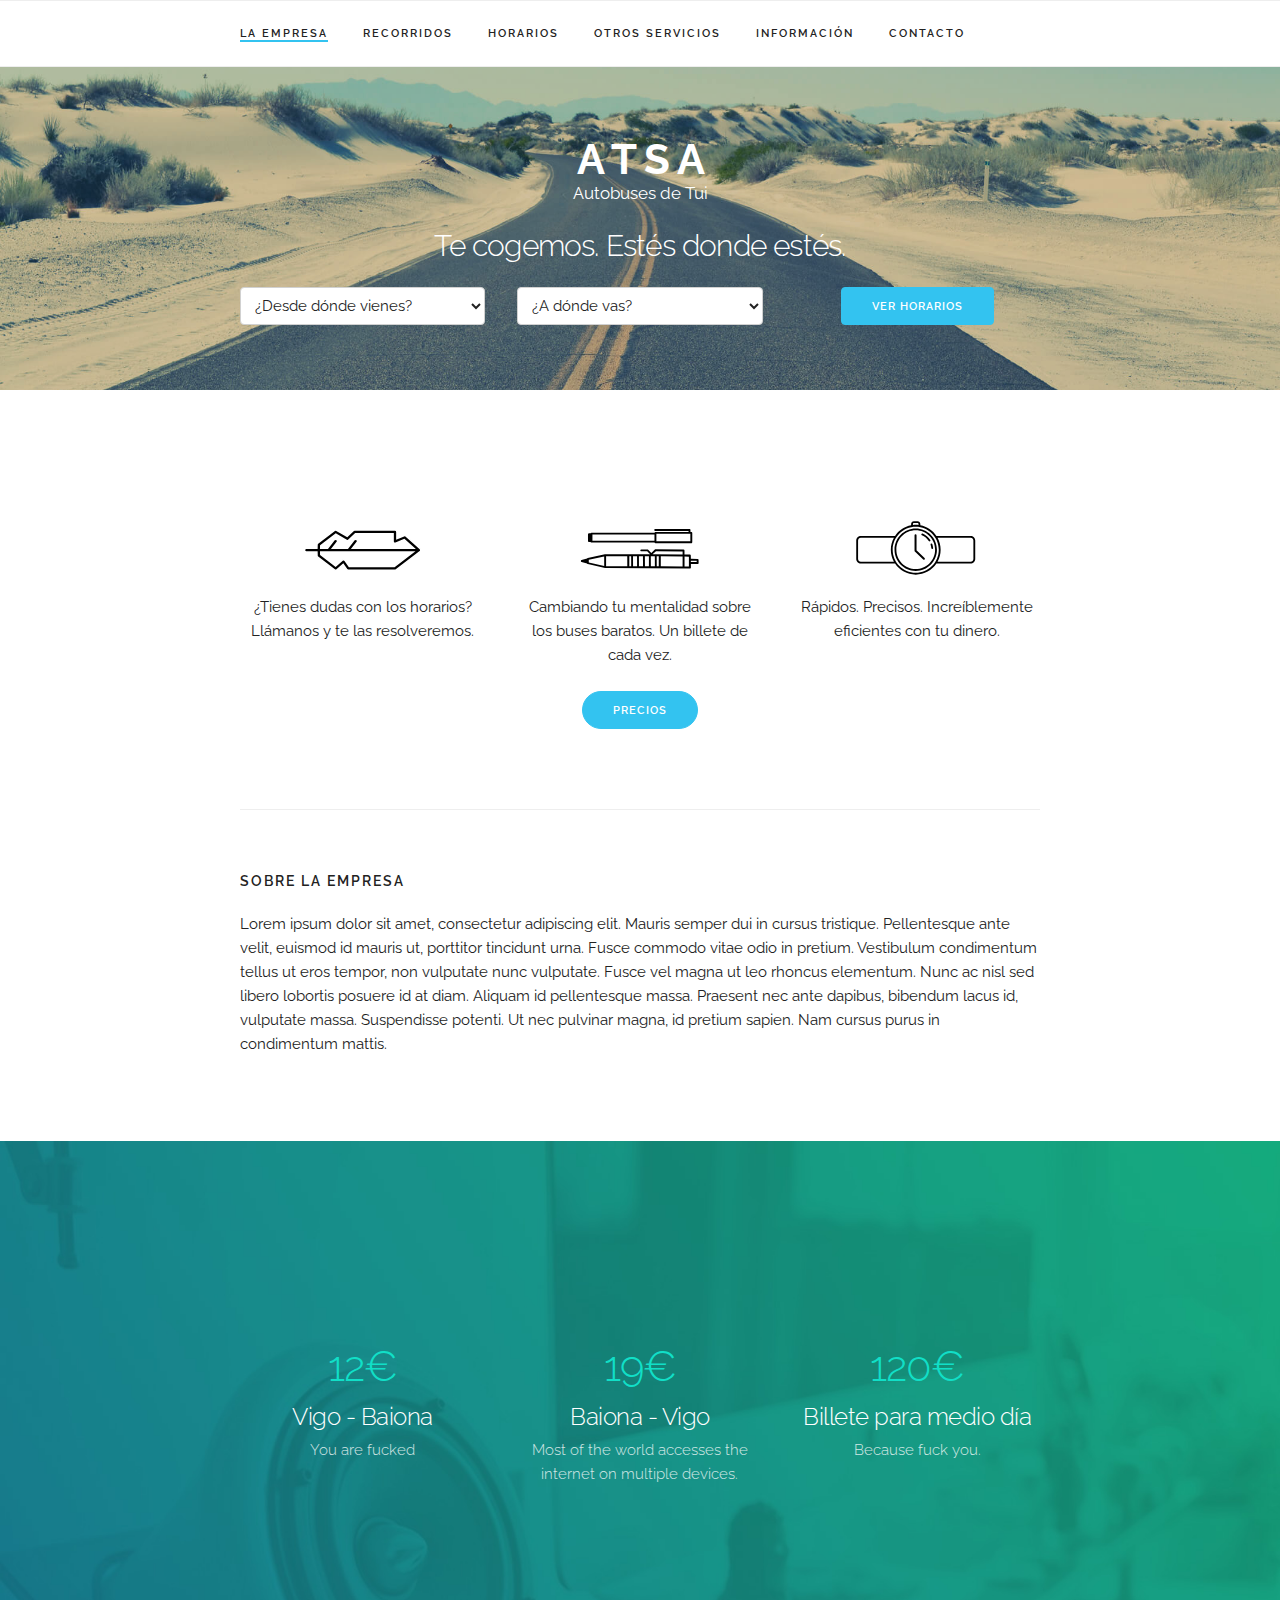
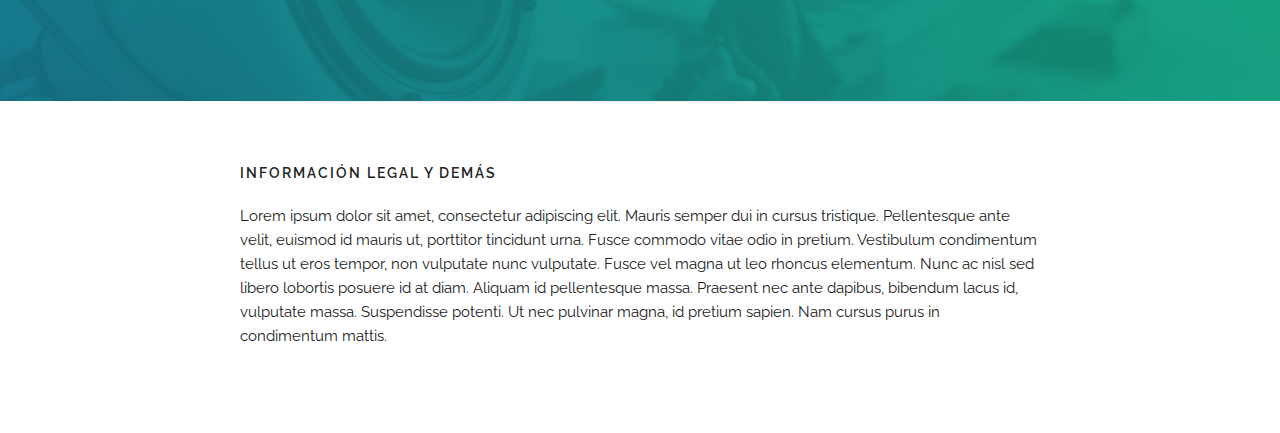
==== index.html @ d07e315d "Structure and general set up of the homepage" ====
<!DOCTYPE html>
<html lang="en">
<head>

  <!-- Basic Page Needs
  –––––––––––––––––––––––––––––––––––––––––––––––––– -->
  <meta charset="utf-8">
  <title>ATSA | Empresa y horarios</title>
  <meta name="description" content="">
  <meta name="author" content="">

  <!-- Mobile Specific Metas
  –––––––––––––––––––––––––––––––––––––––––––––––––– -->
  <meta name="viewport" content="width=device-width, initial-scale=1">

  <!-- FONT
  –––––––––––––––––––––––––––––––––––––––––––––––––– -->
  <link href='//fonts.googleapis.com/css?family=Raleway:400,300,600' rel='stylesheet' type='text/css'>

  <!-- CSS
  –––––––––––––––––––––––––––––––––––––––––––––––––– -->
  <link rel="stylesheet" href="dist/css/normalize.css">
  <link rel="stylesheet" href="dist/css/skeleton.css">
  <link rel="stylesheet" href="css/custom.css">
  <link rel="stylesheet" href="css/custom_.css">

  <!-- Scripts
  –––––––––––––––––––––––––––––––––––––––––––––––––– -->
  <script src="//ajax.googleapis.com/ajax/libs/jquery/2.1.1/jquery.min.js"></script>
  <script src="https://google-code-prettify.googlecode.com/svn/loader/run_prettify.js"></script>
  <link rel="stylesheet" href="css/github-prettify-theme.css">
  <script src="js/site.js"></script>

  <!-- Favicon
  –––––––––––––––––––––––––––––––––––––––––––––––––– -->
  <link rel="icon" type="image/png" href="dist/images/favicon.png">

</head>
<body class="code-snippets-visible">

  <!-- Primary Page Layout
  –––––––––––––––––––––––––––––––––––––––––––––––––– -->
    <div class="navbar-spacer"></div>
    <nav class="navbar">
      <div class="container">
        <ul class="navbar-list">
          <li class="navbar-item"><a class="navbar-link" href="index.html" style='border-bottom:2px solid #33C3F0;'>La empresa</a></li>
          <li class="navbar-item"><a class="navbar-link" href="recorridos.html">Recorridos</a></li>
          <li class="navbar-item"><a class="navbar-link" href="horarios.html">Horarios</a></li>
          <li class="navbar-item"><a class="navbar-link" href="otrosservicios.html">Otros Servicios</a></li>
          <li class="navbar-item"><a class="navbar-link" href="informacion.html">Información</a></li>
          <li class="navbar-item"><a class="navbar-link" href="contacto.html">Contacto</a></li>
        </ul>
      </div>
    </nav>
    <section class="header atsaimg" style='position:relative;'>
      <div style='position:absolute;background-color:rgba(21, 135, 180, 0.2);width:100%;height:100%;top:0;'></div>
      <div class='container'>
      <h2 class="title" style='color:white;font-weight:bold;line-height:60%;'>A T S A<br>
      <span class="heading-font-size" style='font-weight:lighter;color:white;font-size:0.4em;'>Autobuses de Tui</span></h2>
      <h4 style='color:white;'>Te cogemos. Estés donde estés.</h4>
      <div class="docs-example docs-example-forms">
        <form>
          <div class="row">
            <div class="four columns">
              <select class="u-full-width" id="exampleRecipientInput">
                <option value="Option 1">¿Desde dónde vienes?</option>
                <option value="Option 2">Vigo</option>
                <option value="Option 3">Baiona</option>
              </select>
            </div>
            
            <div class="four columns">
              <select class="u-full-width" id="exampleRecipientInput">
                <option value="Option 1">¿A dónde vas?</option>
                <option value="Option 2">Vigo</option>
                <option value="Option 3">Baiona</option>
              </select>
            </div>
            <div class="four columns">
              <input class="button-primary" type="submit" value="Ver horarios">
            </div>
          </div>
        </form>
      </div>
      </div>
    </section>

    <!-- Why use Skeleton -->
    <div class='container'>
    <div class='header' style='padding:0;'>
    <div class="value-props row">
        <div class="four columns value-prop">
          <img class="value-img" src="images/feather.svg">
          ¿Tienes dudas con los horarios? Llámanos y te las resolveremos.
        </div>
        <div class="four columns value-prop">
          <img class="value-img" src="images/pens.svg">
          Cambiando tu mentalidad sobre los buses baratos. Un billete de cada vez.<br><br>
          <a class="button button-primary" href="https://github.com/dhg/Skeleton/releases/download/2.0.4/Skeleton-2.0.4.zip">Precios</a>
        </div>
        <div class="four columns value-prop">
          <img class="value-img" src="images/watch.svg">
          Rápidos. Precisos. Increíblemente eficientes con tu dinero.
        </div>
      </div>
      </div>
    <div class="docs-section" id="intro">
      <h6 class="docs-header">Sobre la empresa</h6>
      <p>Lorem ipsum dolor sit amet, consectetur adipiscing elit. Mauris semper dui in cursus tristique. Pellentesque ante velit, euismod id mauris ut, porttitor tincidunt urna. Fusce commodo vitae odio in pretium. Vestibulum condimentum tellus ut eros tempor, non vulputate nunc vulputate. Fusce vel magna ut leo rhoncus elementum. Nunc ac nisl sed libero lobortis posuere id at diam. Aliquam id pellentesque massa. Praesent nec ante dapibus, bibendum lacus id, vulputate massa. Suspendisse potenti. Ut nec pulvinar magna, id pretium sapien. Nam cursus purus in condimentum mattis.</p>
    </div>
</div>
<div class="section values">
    <div class="container">
      <div class="row">
        <div class="one-third column value">
          <h2 class="value-multiplier">12€</h2>
          <h5 class="value-heading">Vigo - Baiona</h5>
          <p class="value-description">You are fucked</p>
        </div>
        <div class="one-third column value">
          <h2 class="value-multiplier">19€</h2>
          <h5 class="value-heading">Baiona - Vigo</h5>
          <p class="value-description">Most of the world accesses the internet on multiple devices.</p>
        </div>
        <div class="one-third column value">
          <h2 class="value-multiplier">120€</h2>
          <h5 class="value-heading">Billete para medio día</h5>
          <p class="value-description">Because fuck you.</p>
        </div>
      </div>
    </div>
  </div>
  <div class='container'>
    <div class="docs-section" id="intro">
        <h6 class="docs-header">Información legal y demás</h6>
        <p>Lorem ipsum dolor sit amet, consectetur adipiscing elit. Mauris semper dui in cursus tristique. Pellentesque ante velit, euismod id mauris ut, porttitor tincidunt urna. Fusce commodo vitae odio in pretium. Vestibulum condimentum tellus ut eros tempor, non vulputate nunc vulputate. Fusce vel magna ut leo rhoncus elementum. Nunc ac nisl sed libero lobortis posuere id at diam. Aliquam id pellentesque massa. Praesent nec ante dapibus, bibendum lacus id, vulputate massa. Suspendisse potenti. Ut nec pulvinar magna, id pretium sapien. Nam cursus purus in condimentum mattis.</p>
      </div>
    </div>
  </div>

<!-- End Document
  –––––––––––––––––––––––––––––––––––––––––––––––––– -->
</body>
</html>
---- dist/css/skeleton.css ----
/*
* Skeleton V2.0.4
* Copyright 2014, Dave Gamache
* www.getskeleton.com
* Free to use under the MIT license.
* http://www.opensource.org/licenses/mit-license.php
* 12/29/2014
*/


/* Table of contents
––––––––––––––––––––––––––––––––––––––––––––––––––
- Grid
- Base Styles
- Typography
- Links
- Buttons
- Forms
- Lists
- Code
- Tables
- Spacing
- Utilities
- Clearing
- Media Queries
*/


/* Grid
–––––––––––––––––––––––––––––––––––––––––––––––––– */
.container {
  position: relative;
  width: 100%;
  max-width: 960px;
  margin: 0 auto;
  padding: 0 20px;
  box-sizing: border-box; }
.column,
.columns {
  width: 100%;
  float: left;
  box-sizing: border-box; }

/* For devices larger than 400px */
@media (min-width: 400px) {
  .container {
    width: 85%;
    padding: 0; }
}

/* For devices larger than 550px */
@media (min-width: 550px) {
  .container {
    width: 80%; }
  .column,
  .columns {
    margin-left: 4%; }
  .column:first-child,
  .columns:first-child {
    margin-left: 0; }

  .one.column,
  .one.columns                    { width: 4.66666666667%; }
  .two.columns                    { width: 13.3333333333%; }
  .three.columns                  { width: 22%;            }
  .four.columns                   { width: 30.6666666667%; }
  .five.columns                   { width: 39.3333333333%; }
  .six.columns                    { width: 48%;            }
  .seven.columns                  { width: 56.6666666667%; }
  .eight.columns                  { width: 65.3333333333%; }
  .nine.columns                   { width: 74.0%;          }
  .ten.columns                    { width: 82.6666666667%; }
  .eleven.columns                 { width: 91.3333333333%; }
  .twelve.columns                 { width: 100%; margin-left: 0; }

  .one-third.column               { width: 30.6666666667%; }
  .two-thirds.column              { width: 65.3333333333%; }

  .one-half.column                { width: 48%; }

  /* Offsets */
  .offset-by-one.column,
  .offset-by-one.columns          { margin-left: 8.66666666667%; }
  .offset-by-two.column,
  .offset-by-two.columns          { margin-left: 17.3333333333%; }
  .offset-by-three.column,
  .offset-by-three.columns        { margin-left: 26%;            }
  .offset-by-four.column,
  .offset-by-four.columns         { margin-left: 34.6666666667%; }
  .offset-by-five.column,
  .offset-by-five.columns         { margin-left: 43.3333333333%; }
  .offset-by-six.column,
  .offset-by-six.columns          { margin-left: 52%;            }
  .offset-by-seven.column,
  .offset-by-seven.columns        { margin-left: 60.6666666667%; }
  .offset-by-eight.column,
  .offset-by-eight.columns        { margin-left: 69.3333333333%; }
  .offset-by-nine.column,
  .offset-by-nine.columns         { margin-left: 78.0%;          }
  .offset-by-ten.column,
  .offset-by-ten.columns          { margin-left: 86.6666666667%; }
  .offset-by-eleven.column,
  .offset-by-eleven.columns       { margin-left: 95.3333333333%; }

  .offset-by-one-third.column,
  .offset-by-one-third.columns    { margin-left: 34.6666666667%; }
  .offset-by-two-thirds.column,
  .offset-by-two-thirds.columns   { margin-left: 69.3333333333%; }

  .offset-by-one-half.column,
  .offset-by-one-half.columns     { margin-left: 52%; }

}


/* Base Styles
–––––––––––––––––––––––––––––––––––––––––––––––––– */
/* NOTE
html is set to 62.5% so that all the REM measurements throughout Skeleton
are based on 10px sizing. So basically 1.5rem = 15px :) */
html {
  font-size: 62.5%; }
body {
  font-size: 1.5em; /* currently ems cause chrome bug misinterpreting rems on body element */
  line-height: 1.6;
  font-weight: 400;
  font-family: "Raleway", "HelveticaNeue", "Helvetica Neue", Helvetica, Arial, sans-serif;
  color: #222; }


/* Typography
–––––––––––––––––––––––––––––––––––––––––––––––––– */
h1, h2, h3, h4, h5, h6 {
  margin-top: 0;
  margin-bottom: 2rem;
  font-weight: 300; }
h1 { font-size: 4.0rem; line-height: 1.2;  letter-spacing: -.1rem;}
h2 { font-size: 3.6rem; line-height: 1.25; letter-spacing: -.1rem; }
h3 { font-size: 3.0rem; line-height: 1.3;  letter-spacing: -.1rem; }
h4 { font-size: 2.4rem; line-height: 1.35; letter-spacing: -.08rem; }
h5 { font-size: 1.8rem; line-height: 1.5;  letter-spacing: -.05rem; }
h6 { font-size: 1.5rem; line-height: 1.6;  letter-spacing: 0; }

/* Larger than phablet */
@media (min-width: 550px) {
  h1 { font-size: 5.0rem; }
  h2 { font-size: 4.2rem; }
  h3 { font-size: 3.6rem; }
  h4 { font-size: 3.0rem; }
  h5 { font-size: 2.4rem; }
  h6 { font-size: 1.5rem; }
}

p {
  margin-top: 0; }


/* Links
–––––––––––––––––––––––––––––––––––––––––––––––––– */
a {
  color: #1EAEDB; }
a:hover {
  color: #0FA0CE; }


/* Buttons
–––––––––––––––––––––––––––––––––––––––––––––––––– */
.button,
button,
input[type="submit"],
input[type="reset"],
input[type="button"] {
  display: inline-block;
  height: 38px;
  padding: 0 30px;
  color: #555;
  text-align: center;
  font-size: 11px;
  font-weight: 600;
  line-height: 38px;
  letter-spacing: .1rem;
  text-transform: uppercase;
  text-decoration: none;
  white-space: nowrap;
  background-color: transparent;
  border-radius: 4px;
  border: 1px solid #bbb;
  cursor: pointer;
  box-sizing: border-box; }
.button:hover,
button:hover,
input[type="submit"]:hover,
input[type="reset"]:hover,
input[type="button"]:hover,
.button:focus,
button:focus,
input[type="submit"]:focus,
input[type="reset"]:focus,
input[type="button"]:focus {
  color: #333;
  border-color: #888;
  outline: 0; }
.button.button-primary,
button.button-primary,
input[type="submit"].button-primary,
input[type="reset"].button-primary,
input[type="button"].button-primary {
  color: #FFF;
  background-color: #33C3F0;
  border-color: #33C3F0; }
.button.button-primary:hover,
button.button-primary:hover,
input[type="submit"].button-primary:hover,
input[type="reset"].button-primary:hover,
input[type="button"].button-primary:hover,
.button.button-primary:focus,
button.button-primary:focus,
input[type="submit"].button-primary:focus,
input[type="reset"].button-primary:focus,
input[type="button"].button-primary:focus {
  color: #FFF;
  background-color: #1EAEDB;
  border-color: #1EAEDB; }


/* Forms
–––––––––––––––––––––––––––––––––––––––––––––––––– */
input[type="email"],
input[type="number"],
input[type="search"],
input[type="text"],
input[type="tel"],
input[type="url"],
input[type="password"],
textarea,
select {
  height: 38px;
  padding: 6px 10px; /* The 6px vertically centers text on FF, ignored by Webkit */
  background-color: #fff;
  border: 1px solid #D1D1D1;
  border-radius: 4px;
  box-shadow: none;
  box-sizing: border-box; }
/* Removes awkward default styles on some inputs for iOS */
input[type="email"],
input[type="number"],
input[type="search"],
input[type="text"],
input[type="tel"],
input[type="url"],
input[type="password"],
textarea {
  -webkit-appearance: none;
     -moz-appearance: none;
          appearance: none; }
textarea {
  min-height: 65px;
  padding-top: 6px;
  padding-bottom: 6px; }
input[type="email"]:focus,
input[type="number"]:focus,
input[type="search"]:focus,
input[type="text"]:focus,
input[type="tel"]:focus,
input[type="url"]:focus,
input[type="password"]:focus,
textarea:focus,
select:focus {
  border: 1px solid #33C3F0;
  outline: 0; }
label,
legend {
  display: block;
  margin-bottom: .5rem;
  font-weight: 600; }
fieldset {
  padding: 0;
  border-width: 0; }
input[type="checkbox"],
input[type="radio"] {
  display: inline; }
label > .label-body {
  display: inline-block;
  margin-left: .5rem;
  font-weight: normal; }


/* Lists
–––––––––––––––––––––––––––––––––––––––––––––––––– */
ul {
  list-style: circle inside; }
ol {
  list-style: decimal inside; }
ol, ul {
  padding-left: 0;
  margin-top: 0; }
ul ul,
ul ol,
ol ol,
ol ul {
  margin: 1.5rem 0 1.5rem 3rem;
  font-size: 90%; }
li {
  margin-bottom: 1rem; }


/* Code
–––––––––––––––––––––––––––––––––––––––––––––––––– */
code {
  padding: .2rem .5rem;
  margin: 0 .2rem;
  font-size: 90%;
  white-space: nowrap;
  background: #F1F1F1;
  border: 1px solid #E1E1E1;
  border-radius: 4px; }
pre > code {
  display: block;
  padding: 1rem 1.5rem;
  white-space: pre; }


/* Tables
–––––––––––––––––––––––––––––––––––––––––––––––––– */
th,
td {
  padding: 12px 15px;
  text-align: left;
  border-bottom: 1px solid #E1E1E1; }
th:first-child,
td:first-child {
  padding-left: 0; }
th:last-child,
td:last-child {
  padding-right: 0; }


/* Spacing
–––––––––––––––––––––––––––––––––––––––––––––––––– */
button,
.button {
  margin-bottom: 1rem; }
input,
textarea,
select,
fieldset {
  margin-bottom: 1.5rem; }
pre,
blockquote,
dl,
figure,
table,
p,
ul,
ol,
form {
  margin-bottom: 2.5rem; }


/* Utilities
–––––––––––––––––––––––––––––––––––––––––––––––––– */
.u-full-width {
  width: 100%;
  box-sizing: border-box; }
.u-max-full-width {
  max-width: 100%;
  box-sizing: border-box; }
.u-pull-right {
  float: right; }
.u-pull-left {
  float: left; }


/* Misc
–––––––––––––––––––––––––––––––––––––––––––––––––– */
hr {
  margin-top: 3rem;
  margin-bottom: 3.5rem;
  border-width: 0;
  border-top: 1px solid #E1E1E1; }


/* Clearing
–––––––––––––––––––––––––––––––––––––––––––––––––– */

/* Self Clearing Goodness */
.container:after,
.row:after,
.u-cf {
  content: "";
  display: table;
  clear: both; }


/* Media Queries
–––––––––––––––––––––––––––––––––––––––––––––––––– */
/*
Note: The best way to structure the use of media queries is to create the queries
near the relevant code. For example, if you wanted to change the styles for buttons
on small devices, paste the mobile query code up in the buttons section and style it
there.
*/


/* Larger than mobile */
@media (min-width: 400px) {}

/* Larger than phablet (also point when grid becomes active) */
@media (min-width: 550px) {}

/* Larger than tablet */
@media (min-width: 750px) {}

/* Larger than desktop */
@media (min-width: 1000px) {}

/* Larger than Desktop HD */
@media (min-width: 1200px) {}
---- css/custom.css ----
.container {
  max-width: 800px; }
  .atsaimg {
  background-size: cover;
  background-image: url('../images/atsaimg.jpg');
  background-position:center;
}
.header {
  padding-top: 8rem;
  padding-bottom: 5rem;
  text-align: center; }
.value-prop {
  margin-top: 1rem; }
.value-props {
  margin-top: 4rem;
  margin-bottom: 4rem; }
.docs-header {
  text-transform: uppercase;
  font-size: 1.4rem;
  letter-spacing: .2rem;
  font-weight: 600; }
.docs-section {
  border-top: 1px solid #eee;
  padding: 4rem 0;
  margin-bottom: 0;}
.value-img {
  display: block;
  text-align: center;
  margin: 2.5rem auto 0; }
.example-grid .column,
.example-grid .columns {
  background: #EEE;
  text-align: center;
  border-radius: 4px;
  font-size: 1rem;
  text-transform: uppercase;
  height: 30px;
  line-height: 30px;
  margin-bottom: .75rem;
  font-weight: 600;
  letter-spacing: .1rem; }
.docs-example .row,
.docs-example.row,
.docs-example form {
  margin-bottom: 0; }
.docs-example h1,
.docs-example h2,
.docs-example h3,
.docs-example h4,
.docs-example h5,
.docs-example h6 {
  margin-bottom: 1rem; }
.heading-font-size {
  font-size: 1.2rem;
  color: #999;
  letter-spacing: normal; }
.code-example {
  margin-top: 1.5rem;
  margin-bottom: 0; }
.code-example-body {
  white-space: pre;
  word-wrap: break-word }
.example {
  position: relative; 
  margin-top: 4rem; }
.example-header {
  font-weight: 600;
  margin-top: 1.5rem;
  margin-bottom: .5rem; }
.example-description {
  margin-bottom: 1.5rem; }
.example-screenshot-wrapper {
  display: block;
  position: relative;
  overflow: hidden;
  border-radius: 6px;
  border: 1px solid #eee;
  height: 250px; }
.example-screenshot {
  width: 100%;
  height: auto; }
.example-screenshot.coming-soon {
  width: auto;
  position: absolute;
  background: #eee;
  top: 5px;
  right: 5px;
  bottom: 5px;
  left: 5px; }
.navbar {
  display: none; }

/* Larger than phone */
@media (min-width: 550px) {
  .header {
    padding-top: 8rem; }
  .value-props {
    margin-top: 9rem;
    margin-bottom: 7rem; }
  .value-img {
    margin-bottom: 1rem; }
  .example-grid .column,
  .example-grid .columns {
    margin-bottom: 1.5rem; }
  .docs-section {
    padding: 6rem 0; }
  .example-send-yourself-copy {
    float: right;
    margin-top: 12px; }
  .example-screenshot-wrapper {
    position: absolute;
    width: 48%;
    height: 100%;
    left: 0;
    max-height: none; }
}

/* Larger than tablet */
@media (min-width: 750px) {
  /* Navbar */
  .navbar + .docs-section {
    border-top-width: 0; }
  .navbar,
  .navbar-spacer {
    display: block;
    width: 100%;
    height: 6.5rem;
    background: #fff;
    z-index: 99;
    border-top: 1px solid #eee;
    border-bottom: 1px solid #eee; }
  .navbar-spacer {
    display: none; }
  .navbar > .container {
    width: 100%; }
  .navbar-list {
    list-style: none;
    margin-bottom: 0; }
  .navbar-item {
    position: relative;
    float: left;
    margin-bottom: 0; }
  .navbar-link {
    text-transform: uppercase;
    font-size: 11px;
    font-weight: 600;
    letter-spacing: .2rem;
    margin-right: 35px;
    text-decoration: none;
    line-height: 6.5rem;
    color: #222; }
  .navbar-link.active {
    color: #33C3F0; }
  .has-docked-nav .navbar {
    position: fixed;
    top: 0;
    left: 0; }
  .has-docked-nav .navbar-spacer {
    display: block; }
  /* Re-overiding the width 100% declaration to match size of % based container */
  .has-docked-nav .navbar > .container {
    width: 80%; }

  /* Popover */
  .popover.open {
    display: block;
  }
  .popover {
    display: none;
    position: absolute;
    top: 0;
    left: 0;
    background: #fff;
    border: 1px solid #eee;
    border-radius: 4px;
    top: 92%;
    left: -50%;
    -webkit-filter: drop-shadow(0 0 6px rgba(0,0,0,.1));
       -moz-filter: drop-shadow(0 0 6px rgba(0,0,0,.1));
            filter: drop-shadow(0 0 6px rgba(0,0,0,.1)); }
  .popover-item:first-child .popover-link:after, 
  .popover-item:first-child .popover-link:before {
    bottom: 100%;
    left: 50%;
    border: solid transparent;
    content: " ";
    height: 0;
    width: 0;
    position: absolute;
    pointer-events: none; }
  .popover-item:first-child .popover-link:after {
    border-color: rgba(255, 255, 255, 0);
    border-bottom-color: #fff;
    border-width: 10px;
    margin-left: -10px; }
  .popover-item:first-child .popover-link:before {
    border-color: rgba(238, 238, 238, 0);
    border-bottom-color: #eee;
    border-width: 11px;
    margin-left: -11px; }
  .popover-list {
    padding: 0;
    margin: 0;
    list-style: none; }
  .popover-item {
    padding: 0;
    margin: 0; }
  .popover-link {
    position: relative;
    color: #222;
    display: block;
    padding: 8px 20px;
    border-bottom: 1px solid #eee;
    text-decoration: none;
    text-transform: uppercase;
    font-size: 1.0rem;
    font-weight: 600;
    text-align: center;
    letter-spacing: .1rem; }
  .popover-item:first-child .popover-link {
    border-radius: 4px 4px 0 0; }
  .popover-item:last-child .popover-link {
    border-radius: 0 0 4px 4px;
    border-bottom-width: 0; }
  .popover-link:hover {
    color: #fff;
    background: #33C3F0; }
  .popover-link:hover,
  .popover-item:first-child .popover-link:hover:after {
    border-bottom-color: #33C3F0; }
}
---- css/custom_.css ----
/* Shared
–––––––––––––––––––––––––––––––––––––––––––––––––– */
.button {
  border-radius: 100px;
}

/* Sections
–––––––––––––––––––––––––––––––––––––––––––––––––– */
.section {
  padding: 8rem 0 7rem;
  text-align: center;
}
.section-heading,
.section-description {
  margin-bottom: 1.2rem;
}

/* Hero
–––––––––––––––––––––––––––––––––––––––––––––––––– */
.phones {
  position: relative;
}
.phone {
  position: relative;
  max-width: 80%;
  margin: 3rem auto -12rem;
}
.phone + .phone {
  display: none;
}

/* Values
–––––––––––––––––––––––––––––––––––––––––––––––––– */
.values {
  background-image: url('../images/values-bg.jpg');
  background-size: cover;
  color: #fff;
  padding-bottom: 3rem;
}
.value-multiplier {
  margin-bottom: .5rem;
  color: #11DFC7;
}
.value-heading {
  margin-bottom: .3rem;
}
.value-description {
  opacity: .8;
  font-weight: 300;
}

/* Help
–––––––––––––––––––––––––––––––––––––––––––––––––– */
.get-help {
  border-bottom: 1px solid #ddd;
}

/* Categories
–––––––––––––––––––––––––––––––––––––––––––––––––– */
.categories {
  background-image: url('../images/values-bg.jpg');
  background-size: cover;
  color: #fff;
}
.categories .section-description { 
  margin-bottom: 4rem;
}

/* Bigger than 550 */
@media (min-width: 550px) {
  .section {
    padding: 12rem 0 11rem;
  }
  .hero {
    padding-bottom: 12rem;
    text-align: left;
    height: 165px;
  }
  .phone {
    position: absolute;
    top: -7rem;
    right: 3rem;
    max-height: 362px;
    z-index: 3;
  }
  .phone + .phone {
    top: -6rem;
    display: block;
    max-width: 73.8%;
    right: 0;
    z-index: 2;
    max-height: 338px;
  }
  .hero-heading {
    font-size: 2.4rem;
  }
}

/* Bigger than 750 */
@media (min-width: 750px) {
  .hero {
    height: 190px;
  }
  .hero-heading {
    font-size: 2.6rem;
  }
  .section {
    padding: 14rem 0 15rem;
  }
  .hero {
    padding: 16rem 0 14rem;
  }
  .section-description {
    max-width: 60%;
    margin-left: auto;
    margin-right: auto;
  }
  .phone {
    top: -14rem;
    right: 5rem;
    max-height: 510px;
  }
  .phone + .phone {
    top: -12rem;
    max-height: 472px;
  }
  .categories {
    padding: 15rem 0 8rem;
  }
}

/* Bigger than 1000 */
@media (min-width: 1000px) {
  .section {
    padding: 20rem 0 19rem;
  }
  .hero {
    padding: 22rem 0;
  }
  .hero-heading {
    font-size: 3.0rem;
  }
  .phone {
    top: -16rem;
    max-height: 615px;
  }
  .phone + .phone {
    top: -14rem;
    max-height: 570px;
  }
}
---- css/github-prettify-theme.css ----
/* GitHub Theme */
.prettyprint {
  background: #fff;
  font-family: Menlo, 'Bitstream Vera Sans Mono', 'DejaVu Sans Mono', Monaco, Consolas, monospace;
  font-size: 1.2rem;
  padding: 2.5rem 3rem;
  -webkit-font-smoothing: antialiased; 
}

.pln {
  color: #333333;
}

@media screen {
  .str {
    color: #dd1144;
  }

  .kwd {
    color: #333333;
  }

  .com {
    color: #999988;
  }

  .typ {
    color: #445588;
  }

  .lit {
    color: #445588;
  }

  .pun {
    color: #333333;
  }

  .opn {
    color: #333333;
  }

  .clo {
    color: #333333;
  }

  .tag {
    color: navy;
  }

  .atn {
    color: teal;
  }

  .atv {
    color: #dd1144;
  }

  .dec {
    color: #333333;
  }

  .var {
    color: teal;
  }

  .fun {
    color: #990000;
  }
}
@media print, projection {
  .str {
    color: #006600;
  }

  .kwd {
    color: #006;
    font-weight: bold;
  }

  .com {
    color: #600;
    font-style: italic;
  }

  .typ {
    color: #404;
    font-weight: bold;
  }

  .lit {
    color: #004444;
  }

  .pun, .opn, .clo {
    color: #444400;
  }

  .tag {
    color: #006;
    font-weight: bold;
  }

  .atn {
    color: #440044;
  }

  .atv {
    color: #006600;
  }
}
/* Specify class=linenums on a pre to get line numbering */
ol.linenums {
  margin-top: 0;
  margin-bottom: 0;
}

/* IE indents via margin-left */
li.L0,
li.L1,
li.L2,
li.L3,
li.L4,
li.L5,
li.L6,
li.L7,
li.L8,
li.L9 {
  /* */
}

/* Alternate shading for lines */
li.L1,
li.L3,
li.L5,
li.L7,
li.L9 {
  /* */
}

/* My additional styles */

/*li.L0, li.L1, li.L2, li.L3,
li.L5, li.L6, li.L7, li.L8
{ list-style-type: decimal !important }*/

.prettyprint li {
  margin-bottom: .3rem;
}
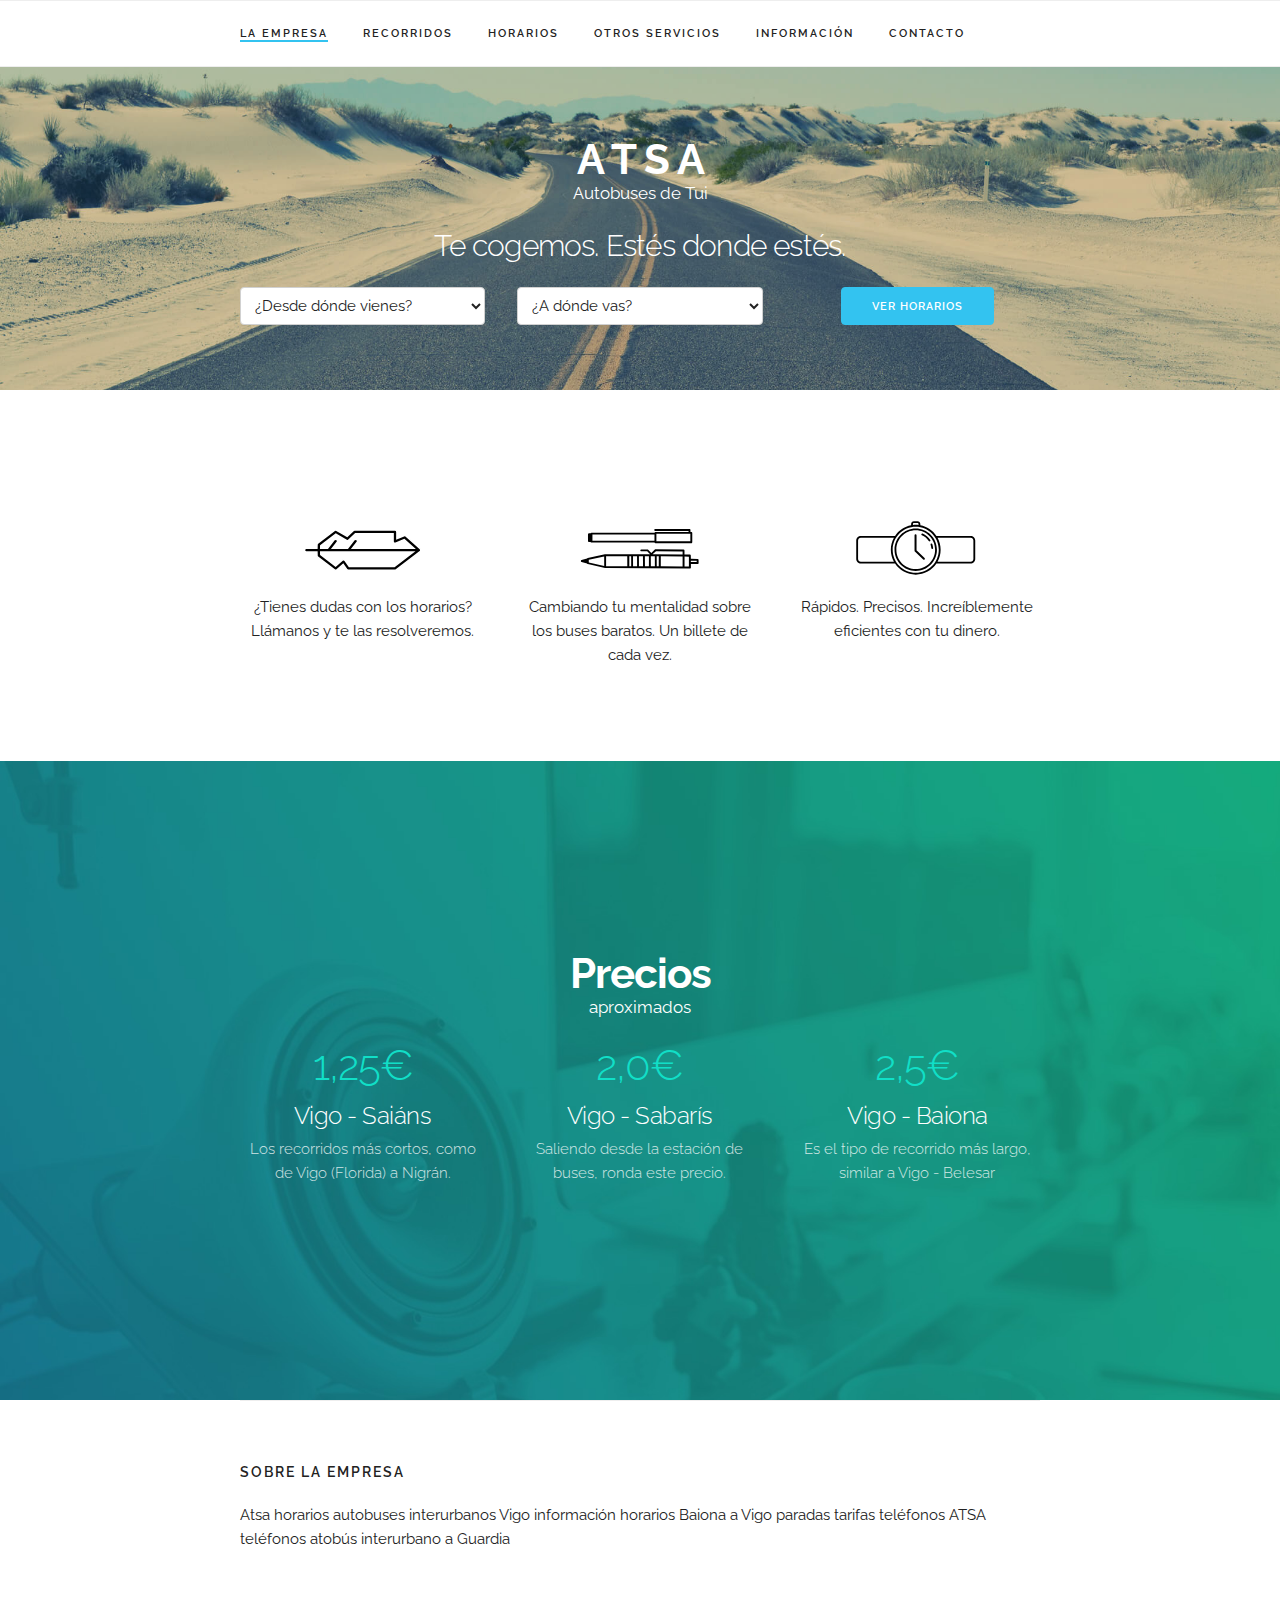
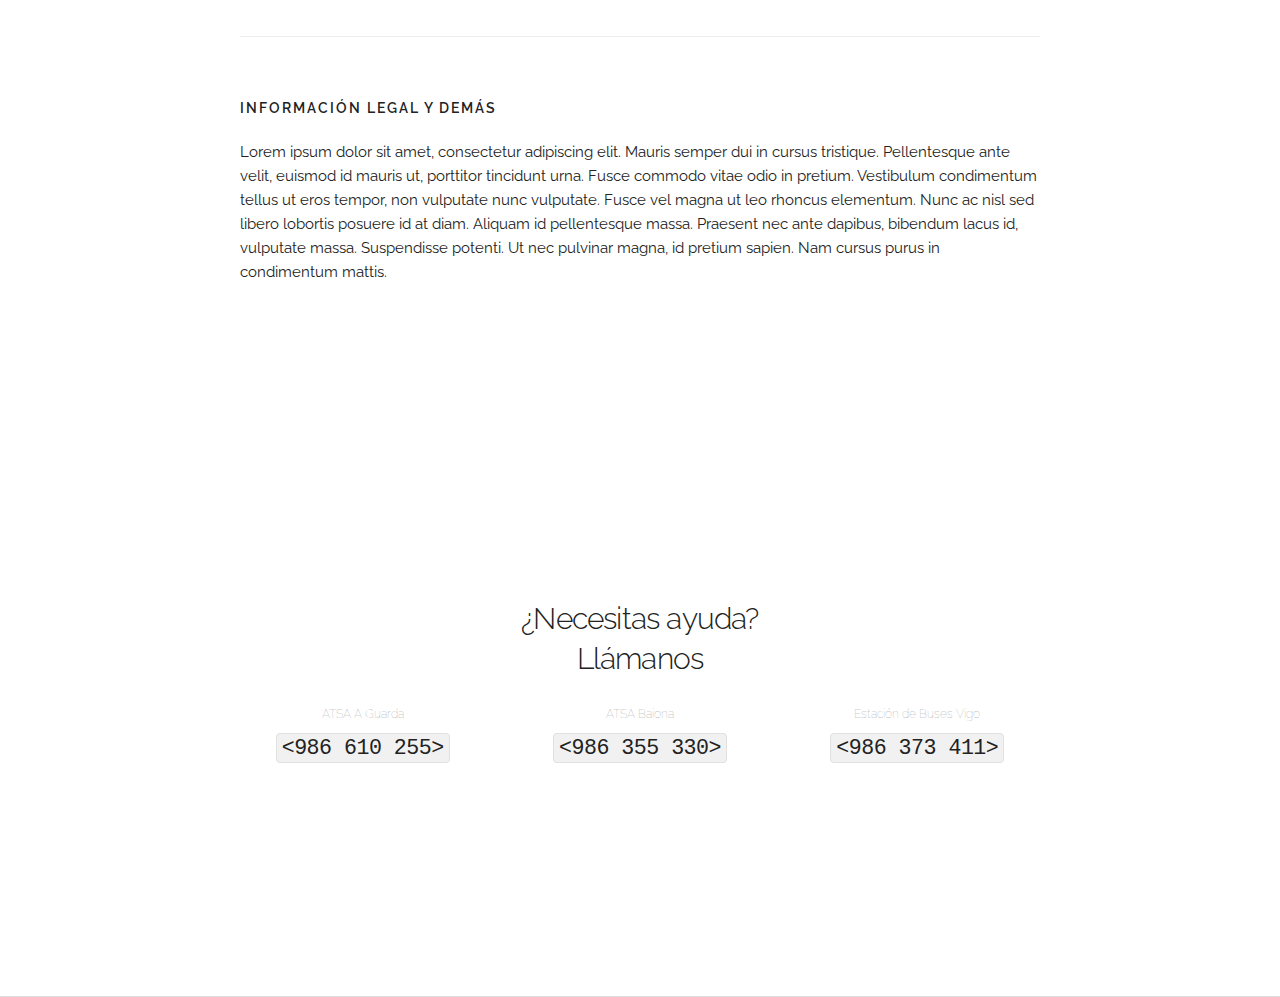
==== commit 013bd6a4: "Home 90% finished, just lacking responsive menu" ====
--- a/index.html
+++ b/index.html
@@ -5,7 +5,7 @@
   <!-- Basic Page Needs
   –––––––––––––––––––––––––––––––––––––––––––––––––– -->
   <meta charset="utf-8">
-  <title>ATSA | Empresa y horarios</title>
+  <title>ATSA | Autobuses interurbanos Horarios y paradas de Vigo Baiona Nigrán Gondomar Tui A Guarda</title>
   <meta name="description" content="">
   <meta name="author" content="">
 
@@ -97,7 +97,6 @@
         <div class="four columns value-prop">
           <img class="value-img" src="images/pens.svg">
           Cambiando tu mentalidad sobre los buses baratos. Un billete de cada vez.<br><br>
-          <a class="button button-primary" href="https://github.com/dhg/Skeleton/releases/download/2.0.4/Skeleton-2.0.4.zip">Precios</a>
         </div>
         <div class="four columns value-prop">
           <img class="value-img" src="images/watch.svg">
@@ -105,38 +104,64 @@
         </div>
       </div>
       </div>
-    <div class="docs-section" id="intro">
-      <h6 class="docs-header">Sobre la empresa</h6>
-      <p>Lorem ipsum dolor sit amet, consectetur adipiscing elit. Mauris semper dui in cursus tristique. Pellentesque ante velit, euismod id mauris ut, porttitor tincidunt urna. Fusce commodo vitae odio in pretium. Vestibulum condimentum tellus ut eros tempor, non vulputate nunc vulputate. Fusce vel magna ut leo rhoncus elementum. Nunc ac nisl sed libero lobortis posuere id at diam. Aliquam id pellentesque massa. Praesent nec ante dapibus, bibendum lacus id, vulputate massa. Suspendisse potenti. Ut nec pulvinar magna, id pretium sapien. Nam cursus purus in condimentum mattis.</p>
     </div>
-</div>
-<div class="section values">
+    <div class="section values">
     <div class="container">
+      <h2 class="title" style='color:white;font-weight:bold;line-height:60%;'>Precios<br>
+      <span class="heading-font-size" style='font-weight:lighter;color:white;font-size:0.4em;'>aproximados</span></h2>
       <div class="row">
         <div class="one-third column value">
-          <h2 class="value-multiplier">12€</h2>
-          <h5 class="value-heading">Vigo - Baiona</h5>
-          <p class="value-description">You are fucked</p>
+          <h2 class="value-multiplier">1,25€</h2>
+          <h5 class="value-heading">Vigo - Saiáns</h5>
+          <p class="value-description">Los recorridos más cortos, como de Vigo (Florida) a Nigrán.</p>
         </div>
         <div class="one-third column value">
-          <h2 class="value-multiplier">19€</h2>
-          <h5 class="value-heading">Baiona - Vigo</h5>
-          <p class="value-description">Most of the world accesses the internet on multiple devices.</p>
+          <h2 class="value-multiplier">2,0€</h2>
+          <h5 class="value-heading">Vigo - Sabarís</h5>
+          <p class="value-description">Saliendo desde la estación de buses, ronda este precio.</p>
         </div>
         <div class="one-third column value">
-          <h2 class="value-multiplier">120€</h2>
-          <h5 class="value-heading">Billete para medio día</h5>
-          <p class="value-description">Because fuck you.</p>
+          <h2 class="value-multiplier">2,5€</h2>
+          <h5 class="value-heading">Vigo - Baiona</h5>
+          <p class="value-description">Es el tipo de recorrido más largo, similar a Vigo - Belesar</p>
         </div>
       </div>
     </div>
   </div>
+    <div class='container'>
+    <div class="docs-section" id="intro">
+      <h6 class="docs-header">Sobre la empresa</h6>
+      <p>Atsa horarios autobuses interurbanos Vigo información horarios Baiona a Vigo paradas tarifas teléfonos ATSA teléfonos atobús interurbano a Guardia</p>
+    </div>
+</div>
   <div class='container'>
     <div class="docs-section" id="intro">
         <h6 class="docs-header">Información legal y demás</h6>
         <p>Lorem ipsum dolor sit amet, consectetur adipiscing elit. Mauris semper dui in cursus tristique. Pellentesque ante velit, euismod id mauris ut, porttitor tincidunt urna. Fusce commodo vitae odio in pretium. Vestibulum condimentum tellus ut eros tempor, non vulputate nunc vulputate. Fusce vel magna ut leo rhoncus elementum. Nunc ac nisl sed libero lobortis posuere id at diam. Aliquam id pellentesque massa. Praesent nec ante dapibus, bibendum lacus id, vulputate massa. Suspendisse potenti. Ut nec pulvinar magna, id pretium sapien. Nam cursus purus in condimentum mattis.</p>
       </div>
     </div>
+    <div class="section get-help">
+    <div class="container header" style='padding:2em 0;'>
+      <h4 class="section-heading">¿Necesitas ayuda?<br>Llámanos</h4>
+          <div class='row'>
+              <div class='four columns'>
+                  <h5 class="section-heading">
+                  <span class="heading-font-size" style='font-weight:lighter;color:font-size:3em;'>ATSA A Guarda</span><br>
+                  <code>&lt;986 610 255&gt;</code></h5>
+              </div>
+              <div class='four columns'>
+                  <h5 class="section-heading">
+                  <span class="heading-font-size" style='font-weight:lighter;color:font-size:3em;'>ATSA Baiona</span><br>
+                  <code>&lt;986 355 330&gt;</code></h5>
+              </div>
+              <div class='four columns'>
+                  <h5 class="section-heading">
+                  <span class="heading-font-size" style='font-weight:lighter;color:font-size:3em;'>Estación de Buses Vigo</span><br>
+                  <code>&lt;986 373 411&gt;</code></h5>
+              </div>
+          </div>
+    </div>
+  </div>
   </div>
 
 <!-- End Document
--- a/css/custom.css
+++ b/css/custom.css
@@ -87,8 +87,10 @@
   right: 5px;
   bottom: 5px;
   left: 5px; }
-.navbar {
-  display: none; }
+
+
+/*.navbar {
+  display: none; }*/
 
 /* Larger than phone */
 @media (min-width: 550px) {
